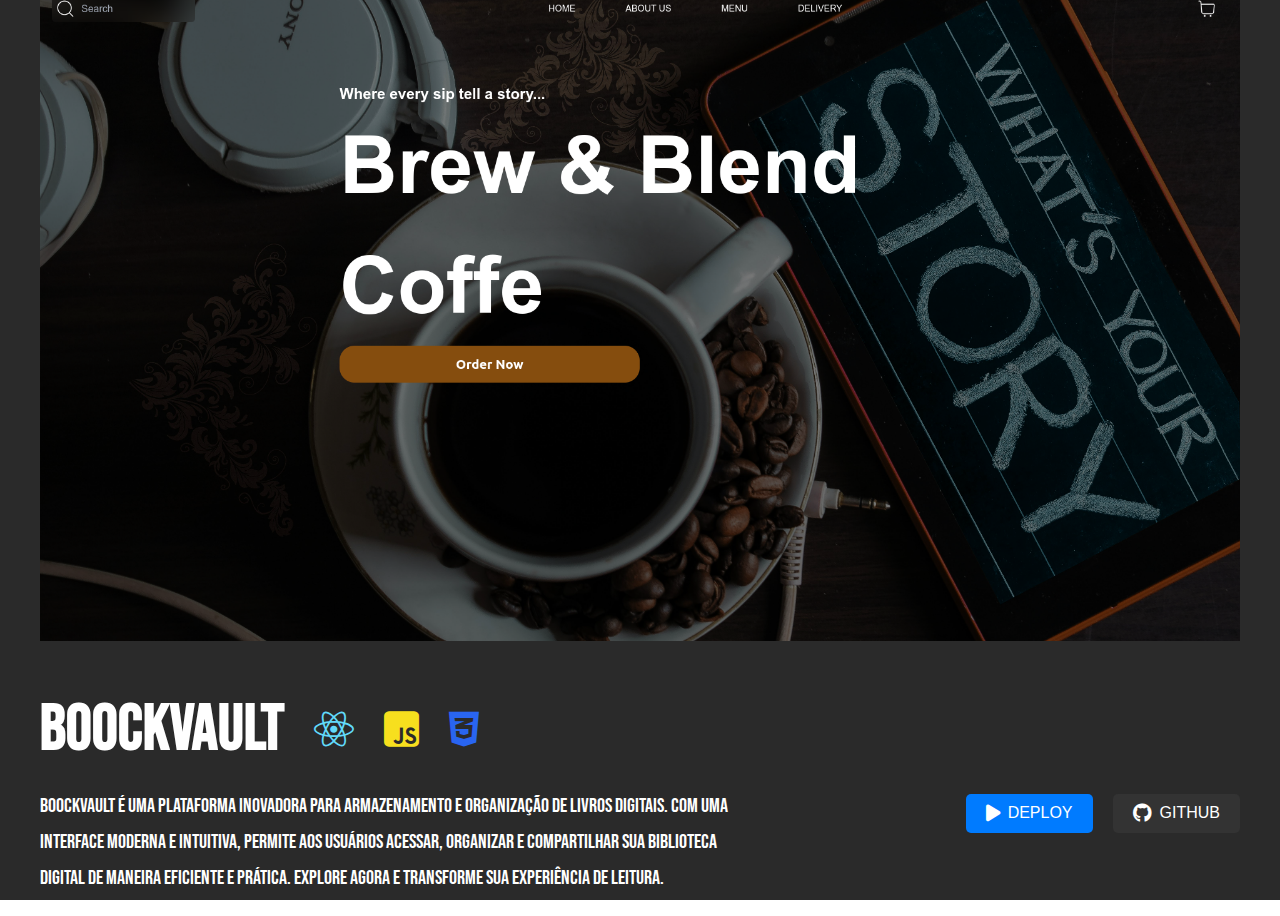
==== BoockVault.html @ addda543 "projet details" ====
<!DOCTYPE html>
<html lang="en">

<head>
    <meta charset="UTF-8">
    <meta name="viewport" content="width=device-width, initial-scale=1.0">
    <title>Gabriel Teixeira</title>
    <link rel="stylesheet" href="css/style.css">
    <link rel="stylesheet" href="https://cdnjs.cloudflare.com/ajax/libs/font-awesome/4.7.0/css/font-awesome.min.css">
    <link href="https://fonts.googleapis.com/css2?family=Bebas+Neue&display=swap" rel="stylesheet">
    <link rel="icon" href="./assets/img/logo.png" type="image/png">
    <link rel="stylesheet" href="https://cdnjs.cloudflare.com/ajax/libs/font-awesome/6.5.0/css/all.min.css">

    <style>
        body {
            margin: 0;
            font-family: 'Bebas Neue', sans-serif;
            background-color: #2a2a2a;
            color: white;
            display: flex;
            align-items: center;
            justify-content: center;
            height: 100vh;
            text-align: center;
        }

        .container {
            display: flex;
            flex-direction: column;
            align-items: center;
            justify-content: center;
            text-align: center;
            width: 100%;
            max-width: 1200px;
        }

        .header-img {
            width: 100%;
            max-width: 1200px;
            margin-top: 0;
            margin-bottom: 50px;
        }

        .main-content {
            display: flex;
            flex-direction: row;
            justify-content: space-between;
            align-items: center;
            width: 100%;
        }

        .text-container {
            display: flex;
            flex-direction: column;
            align-items: flex-start;
            max-width: 60%;
        }

        .title {
            font-size: 4rem;
            margin: 0;
        }

        .description {
            font-size: 1.25rem;
            line-height: 1.8;
            max-width: 100%;
            text-align: left;
        }

        .technologies {
            display: flex;
            gap: 30px;
            align-items: center;
            justify-content: flex-start;
            font-size: 2.5rem;
        }

        .technology-icon {
            color: #61dafb;
        }

        .technology-icon.js {
            color: #f7df1e;
        }

        .technology-icon.css {
            color: #2965f1;
        }

        .btn-container {
            display: flex;
            gap: 20px;
            margin-top: 20px;
            justify-content: center;
            align-self: center;
        }

        .btn-learn-more,
        .btn-github {
            padding: 10px 20px;
            font-size: 1rem;
            color: white;
            background-color: #007bff;
            border: none;
            border-radius: 5px;
            cursor: pointer;
            text-transform: uppercase;
            display: flex;
            align-items: center;
            gap: 8px;
            transition: background-color 0.3s ease-in-out;
        }

        .btn-learn-more i,
        .btn-github i {
            font-size: 1.2rem;
        }

        .btn-learn-more:hover {
            background-color: #0056b3;
        }

        .btn-github {
            background-color: #333;
        }

        .btn-github:hover {
            background-color: #444;
        }
    </style>
</head>

<body>
    <div class="container">
        <img src="./assets/img/coffe.png" alt="BoockVault Banner" class="header-img">

        <div class="main-content">
            <div class="text-container">
                <div class="technologies">
                    <h1 class="title">BoockVault</h1>
                    <i class="fab fa-react technology-icon" title="React"></i>
                    <i class="fab fa-js-square technology-icon js" title="JavaScript"></i>
                    <i class="fab fa-css3-alt technology-icon css" title="CSS"></i>
                </div>
                <p class="description">
                    BoockVault é uma plataforma inovadora para armazenamento e organização de livros digitais. Com uma
                    interface
                    moderna e intuitiva, permite aos usuários acessar, organizar e compartilhar sua biblioteca digital
                    de maneira
                    eficiente e prática. Explore agora e transforme sua experiência de leitura.
                </p>

            </div>
            <div class="btn-container">
                <button class="btn-learn-more" onclick="alert('Mais funcionalidades em breve!')">
                    <i class="fas fa-play"></i> Deploy
                </button>
                <button class="btn-github">
                    <i class="fab fa-github"></i> GitHub
                </button>
            </div>
        </div>
    </div>
</body>

</html>
---- css/style.css ----
body,
html {
    margin: 0;
    padding: 0;
    width: 100%;
    height: 100%;
    background-color: #FFFFFF;
    font-family: 'Bebas Neue', sans-serif;
    overflow-x: hidden;
    scroll-behavior: smooth;
    position: relative;
    scroll-behavior: smooth;
}

section {
    width: 100%;
    min-height: 100vh;
    display: flex;
    justify-content: center;
    align-items: center;
    text-align: center;
}

.overlay {
    position: absolute;
    top: 0;
    left: 0;
    width: 100%;
    height: 100%;
    background-color: #252C35;
    z-index: 3;
    transition: transform 1.5s ease-in-out;
    transform: translateY(0);
}

.overlay.animate-up {
    transform: translateY(-100%);
}

.welcome-container {
    display: flex;
    justify-content: center;
    align-items: center;
    position: relative;
    z-index: 2;
    height: 100%;
    width: 100%;
    overflow: hidden;
}

.welcome-text {
    color: #fff;
    font-size: 10em;
    letter-spacing: 0.1em;
    opacity: 1;
    display: flex;
    flex-wrap: wrap;
    justify-content: center;
    align-items: center;
    overflow: hidden;
}

.no-scroll {
    overflow: hidden;
}

.letter {
    display: inline-block;
    opacity: 0;
    transform: translateY(100%);
    transition: opacity 0.6s ease, transform 0.6s ease;
}

.letter.animate-in {
    opacity: 1;
    transform: translateY(0);
}

.letter.animate-out {
    opacity: 0;
    transform: translateY(-100%);
}

.name-top-left,
.name-top-right {
    position: absolute;
    color: #fff;
    font-size: 1.5em;
    letter-spacing: 0.1em;
    z-index: 4;
    padding: 0 4rem;
    opacity: 0;
    transform: translateY(-100%);
    transition: opacity 0.6s ease, transform 0.6s ease;
}

.name-part.animate-in {
    opacity: 1;
    transform: translateY(0);
}

.name-part.animate-out {
    opacity: 0;
    transform: translateY(-100%);
}

.name-top-left {
    bottom: 10px;
    left: 10px;
}

.name-top-right {
    bottom: 10px;
    right: 10px;
}

.name-container {
    position: absolute;
    z-index: 2;
    text-align: center;
    top: 50%;
    left: 50%;
    transform: translate(-50%, -50%);
}

.large-name {
    font-size: 25em;
    font-family: 'Pp Mori', sans-serif;
    font-weight: bold;
    color: #252C35;
    margin: 0;
}

.name-letter,
.letter {
    display: inline-block;
    opacity: 0;
    transform: translateY(100%);
    transition: opacity 0.6s ease, transform 0.6s ease;
}

.name-letter.animate-in,
.letter.animate-in {
    opacity: 1;
    transform: translateY(0);
}

@media (max-width: 1200px) {
    .welcome-text {
        font-size: 6em;
    }

    .name-top-left,
    .name-top-right {
        font-size: 2.5em;
    }

    .large-name {
        font-size: 8em;
    }
}

@media (max-width: 992px) {
    .welcome-text {
        font-size: 5em;
    }

    .name-top-left,
    .name-top-right {
        font-size: 2em;
    }

    .large-name {
        font-size: 6em;
    }
}

@media (max-width: 768px) {
    .welcome-text {
        font-size: 4em;
    }

    .name-top-left,
    .name-top-right {
        font-size: 1.5em;
    }

    .large-name {
        font-size: 4em;
    }
}

@media (max-width: 576px) {
    .welcome-text {
        font-size: 3em;
    }

    .name-top-left,
    .name-top-right {
        font-size: 1.2em;
    }

    .large-name {
        font-size: 3em;
    }
}

/* menu de navegação */
.nav-overlay {
    height: 0;
    width: 100%;
    position: fixed;
    z-index: 1;
    top: 0;
    left: 0;
    transition: height 0.5s ease, opacity 0.5s ease;
    ;
    background-color: transparent;
    overflow: hidden;
    display: flex;
}

/* Botão para fechar o menu */
.nav-overlay .closebtn {
    position: absolute;
    top: 20px;
    right: 45px;
    font-size: 60px;
    color: #fff;
    text-decoration: none;
    display: block;
    cursor: pointer;
    z-index: 1001;
}

/* Quando o menu estiver aberto */
.nav-overlay.open {
    height: 100%;
    z-index: 1000;
}

/* Metade esquerda do menu (branca) */
.overlay-left {
    width: 50%;
    background-color: white;
    display: flex;
    align-items: flex-end;
    justify-content: left;
}

.left-content {
    font-size: 20px;
    color: #333;
    margin-left: 13%;
}

/* Metade direita do menu (cinza) */
.overlay-right {
    width: 50%;
    background-color: #2c333b;
    position: relative;
    display: flex;
    justify-content: flex-end;
    align-items: center;
}

/* Cabeçalho */
.nav-overlay .header {
    position: absolute;
    top: 20px;
    right: 45px;
    color: #ffffff;
    font-size: 16px;
    font-family: 'Arial', sans-serif;
}

/* Conteúdo do menu */
.nav-overlay .overlay-content {
    position: absolute;
    right: 50px;
    top: 120px;
    display: flex;
    flex-direction: column;
    align-items: flex-end;
}

.nav-overlay .overlay-content .nav-item {
    margin: 40px 0;
    display: flex;
    align-items: center;
    justify-content: flex-start;
}

.nav-overlay .overlay-content .nav-item span {
    color: #818181;
    margin-right: 20px;
    font-size: 36px;
    display: flex;
}

.nav-overlay .overlay-content .nav-item a {
    color: #ccc;
    text-decoration: none;
    font-size: 128px;
    transition: color 0.3s ease;
}

.nav-overlay .overlay-content .nav-item a:hover {
    color: #ffffff;
}

.nav-item {
    opacity: 0;
    transform: translateY(20px);
    transition: opacity 0.5s ease, transform 0.5s ease;
}

.nav-item.animate-in {
    opacity: 1;
    transform: translateY(0);
}

.nav-item.animate-out {
    opacity: 0;
    transform: translateY(-20px);
}


/* Botão para abrir o menu ------------------------*/
.openbtn {
    font-size: 40px;
    cursor: pointer;
    color: black;
    padding: 10px 25px;
    border: none;
    position: fixed;
    top: 20px;
    right: 20px;
    z-index: 3;

}

@media (min-width: 1025px) and (max-width: 1280px) {
    .overlay-left {
        display: flex;
    }

    .overlay-right {
        width: 80%;
    }

    .nav-overlay .overlay-content {
        top: 6rem;
        display: flex;
        flex-direction: column;
        align-items: flex-end;
        padding: 0 30px;
    }

    .nav-overlay .overlay-content .nav-item a {
        font-size: 72px;
    }

    .nav-overlay .overlay-content .nav-item {
        margin-bottom: 20px;
    }
}

@media (min-width: 769px) and (max-width: 1024px) {
    .overlay-left {
        display: flex;
    }

    .overlay-right {
        width: 70%;
    }

    .nav-overlay .overlay-content {
        top: 7rem;
        display: flex;
        flex-direction: column;
        align-items: flex-end;
        padding: 0 20px;
    }

    .nav-overlay .overlay-content .nav-item a {
        font-size: 64px;
    }

    .nav-overlay .overlay-content .nav-item {
        margin-bottom: 15px;
    }
}

@media (max-width: 768px) {
    .overlay-left {
        display: none;
    }

    .overlay-right {
        width: 100%;
    }

    .nav-overlay .overlay-content {
        top: 7rem;
        display: flex;
        flex-direction: column;
        align-items: flex-start;
    }

    .nav-overlay .overlay-content .nav-item a {
        font-size: 48px;
    }

    .nav-overlay .overlay-content .nav-item {
        margin-bottom: 10px;
    }

}

.Home {
    height: 100vh;
    display: flex;
    align-items: center;
    justify-content: flex-start;
    padding-left: 5%;
    position: relative;
    margin: 0;
    padding: 0;
}



/* Seleção de wroks  -------------------------------------- */
.selectedwork {
    background-color: #252525;
    color: #ffffff;
    text-align: center;
    width: 100%;
    border-top-left-radius: 150px;
    border-top-right-radius: 150px;
    padding: 3.5rem 0;
    display: flex;
    flex-direction: column;
    align-items: center;
    gap: 0.5em; 
}

.text-line {
    font-size: 15em;
    font-weight: bold;
    width: 90%;
}

.text-left {
    text-align: left;

    padding-left: 2rem;
}

.text-right {
    text-align: right;
    padding-right: 2rem;
}

@media (max-width: 750px) {
    .selectedwork {
        padding: 6rem 0; 
        border-top-left-radius: 100px; 
        border-top-right-radius: 100px;
    }

    .text-line {
        font-size: 4em; 
        width: 80%; 
    }

    .text-left, .text-right {
        padding-left: 1rem;
        padding-right: 1rem;
    }
}

@media (min-width: 751px) and (max-width: 1024px) {
    .selectedwork {
        padding: 5rem 0; 
        border-top-left-radius: 120px; 
        border-top-right-radius: 120px;
    }

    .text-line {
        font-size: 7em; 
        width: 85%; 
    }

    .text-left {
        text-align: left;
        padding-left: 1.5rem; 
    }

    .text-right {
        text-align: right;
        padding-right: 1.5rem;
    }
}
/* 

---- works ---- */

#works {
    display: flex;
    flex-direction: column;
    align-items: center;
    width: 100%;
    color: white;
    font-family: 'Helvetica', sans-serif;
    position: relative;
    padding: 50px;
    box-sizing: border-box;
}

.works-project1 {
    background-color: #5d5d5d;
}

.works-project2 {
    background-color: #343a40;
}

.works-project3 {
    background-color: #1f2833;
}

.works-project4 {
    background-color: #b05252;
}

.works-project5 {
    background-color: #0f4c75;
    min-height: 110vh;
}

.info-section {
    width: 100%;
    min-height: calc(100vh - 100px);
    display: flex;
    justify-content: space-between;
    align-items: flex-start;
    padding: 0;
    position: relative;
    color: #fff;
}

.project-details {
    position: absolute;
    left: 100px;
    bottom: 100px;
    text-align: left;
}

.info-section p {
    font-size: 1vw;
    margin-bottom: 20px;
    font-weight: bold;
}

.info-section h1 {
    font-size: 12vw;
    margin: 0;
    font-weight: bold;
}

.project-preview {
    position: absolute;
    right: 100px;
    bottom: 100px;
}

.project-preview video,
.project-preview img {
    width: 100%;
    height: auto;
    max-width: 700px;
    opacity: 0;
    transform: translateY(100px);
    transition: opacity 1s ease, transform 1s ease;
}

.project-preview video.animate-in,
.project-preview img.animate-in {
    opacity: 1;
    transform: translateY(0);
}

.project-preview img.animate-out,
.project-preview video.animate-out {
    opacity: 0;
    transform: translateY(100px);
}

.fragile-effect {
    opacity: 1;
    border: 8px solid rgba(255, 255, 255, 0.187);
    border-radius: 10px;
    backdrop-filter: blur(10px);
}

.nav-link {
    color: #ffffff;
    text-decoration: none;
}

.nav-link:hover {
    color: #0f4c75; 
    text-decoration: underline; 
    transition: color 0.3s ease; 
}

.discover-btn {
    display: none;
    padding: 10px 20px;
    background-color: #ffffff;
    color: #0f4c75;
    border: none;
    border-radius: 5px;
    text-decoration: none;
    font-size: 1.2vw;
    font-weight: bold;
    transition: background-color 0.3s ease, color 0.3s ease;
}

.discover-btn:hover {
    background-color: #0f4c75;
    color: #ffffff;
}

.project-preview video {
    width: 100%;
    height: auto;
    max-width: 700px;
    opacity: 1;
    transform: translateY(0);
    transition: opacity 1s ease, transform 1s ease;
}

.info-section p {
    margin: 0; 
}

.info-section h1 {
    margin: -1%; 
}





@media (max-width: 1200px) {
    .project-details h1 {
        font-size: 8vw;
    }

    .project-details p {
        font-size: 2vw;
    }

    .project-preview img {
        max-width: 550px;
    }

    .project-preview video {
        max-width: 550px;
    }
}

@media (max-width: 992px) {
    .info-section {
        display: flex;
        flex-direction: column;
        justify-content: center;
        align-items: center;
        padding: 20px;
        text-align: center;
    }

    .project-preview {
        position: static;
        margin-bottom: 20px;
    }

    .project-details {
        position: static;
        margin-bottom: 40px;
        text-align: center;
        order: 2;
    }

    .project-details h1 {
        font-size: 7vw;
    }

    .project-details p {
        font-size: 1.8vw;
        margin-bottom: 30px;
    }

    .project-preview img,
    .project-preview video {
        max-width: 500px;
    }

    .discover-btn {
        display: inline-block;
        font-size: 1.5vw;
        margin-top: 20px;
    }
}

@media (max-width: 768px) {
    .project-details h1 {
        font-size: 10vw;
        margin-top: 10%;
    }

    .project-details p {
        font-size: 3.5vw;
        margin-bottom: 25px;
    }

    .project-preview img,
    .project-preview video {
        max-width: 450px;
    }

    .discover-btn {
        font-size: 3.5vw;
        margin-top: 5%;
        padding: 12px 25px;
    }
}

/* 
Contacos seção */
#contact {
    background-color: hwb(214 15% 79%);
    color: #f8f9fa;
    padding: 10px 0;
    display: flex;
    flex-direction: column;
    align-items: center;
    min-height: 80vh;
    border-radius: 100px 100px 0 0;
    position: relative;
    z-index: 1;
    margin-top: -100px;
}


.contact-container {
    display: flex;
    justify-content: space-between;
    width: 100%;
    max-width: 1800px;
    margin-top: 7rem;
}

.nav-links,
.social-links,
.legal-links {
    flex: 1;
    margin: 0 40px;
}

.nav-links h2,
.social-links h2,
.legal-links h2 {
    font-family: 'Bebas Neue', sans-serif;
    font-size: 2em;
    color: #ccc;
    margin-bottom: 30px;
    text-transform: uppercase;
    letter-spacing: 0.05em;
}

.nav-links ul,
.social-links ul,
.legal-links ul {
    list-style: none;
    padding: 0;
}

.nav-links li,
.social-links li,
.legal-links li {
    margin: 15px 0;
}

.nav-links a,
.social-links a,
.legal-links a {
    text-decoration: none;
    color: #f8f9fa;
    font-size: 1.2em;
    letter-spacing: 0.07em;
    transition: color 0.3s ease;
    text-align: center;
}

.nav-links a:hover,
.social-links a:hover,
.legal-links a:hover {
    color: #007bff;
}

.back-to-top {
    margin-top: 30px;
    font-size: 1.5em;
    text-align: center;
    margin-right: 40px;
}

.btn-back {
    color: #f8f9fa;
    cursor: pointer;
    font-size: 1.5em;
    font-family: 'Bebas Neue', sans-serif;
    letter-spacing: 0.1em;
}

.btn-back:hover {
    color: #007bff;
}

.contact-info {
    text-align: center;
    margin-top: 150px;
}

.contact-title {
    font-family: 'Bebas Neue', sans-serif;
    font-size: 22vw;
    color: #f8f9fa;
    margin: 0;
}

/* Responsividade */
@media (max-width: 1000px) {
    .contact-container {
        flex-direction: column;
        align-items: center;
    }

    .nav-links,
    .social-links,
    .legal-links {
        margin: 20px 0;
        width: 100%;
        text-align: center;
    }

    .nav-links h2,
    .social-links h2,
    .legal-links h2 {
        font-size: 2em;
    }

    .nav-links a,
    .social-links a,
    .legal-links a {
        font-size: 1.1em;
    }

    .btn-back {
        margin-top: 20px;
        font-size: 1.2em;
        display: inline-block;
        text-align: center;
    }

    .contact-title {
        font-size: 20vw;
    }

    .back-to-top {
        display: none;
    }

    @media (max-width: 760px) {
        .contact-info {
            margin-top: 20px;
        }
    
        .contact-title {
            font-size: 16vw; 
            margin: 0;
        }
    
        .back-to-top {
            margin-top: 10px; 
        }
    }
    
    

}
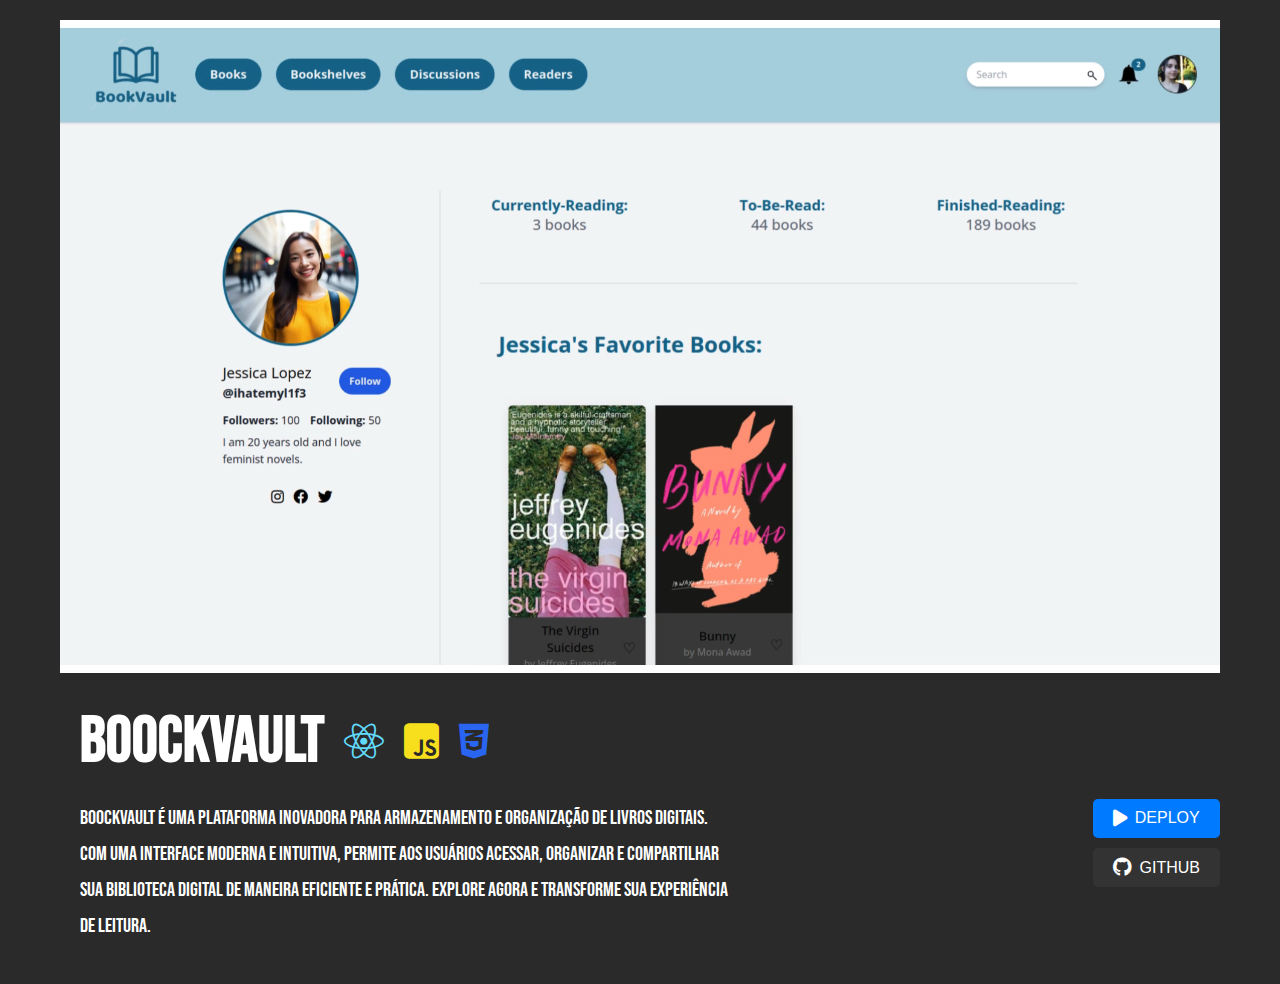
==== commit bdccafba: "fix bug" ====
--- a/BoockVault.html
+++ b/BoockVault.html
@@ -5,136 +5,19 @@
     <meta charset="UTF-8">
     <meta name="viewport" content="width=device-width, initial-scale=1.0">
     <title>Gabriel Teixeira</title>
-    <link rel="stylesheet" href="css/style.css">
+    <link rel="stylesheet" href="css/css_proj.css">
     <link rel="stylesheet" href="https://cdnjs.cloudflare.com/ajax/libs/font-awesome/4.7.0/css/font-awesome.min.css">
     <link href="https://fonts.googleapis.com/css2?family=Bebas+Neue&display=swap" rel="stylesheet">
     <link rel="icon" href="./assets/img/logo.png" type="image/png">
     <link rel="stylesheet" href="https://cdnjs.cloudflare.com/ajax/libs/font-awesome/6.5.0/css/all.min.css">
-
-    <style>
-        body {
-            margin: 0;
-            font-family: 'Bebas Neue', sans-serif;
-            background-color: #2a2a2a;
-            color: white;
-            display: flex;
-            align-items: center;
-            justify-content: center;
-            height: 100vh;
-            text-align: center;
-        }
-
-        .container {
-            display: flex;
-            flex-direction: column;
-            align-items: center;
-            justify-content: center;
-            text-align: center;
-            width: 100%;
-            max-width: 1200px;
-        }
-
-        .header-img {
-            width: 100%;
-            max-width: 1200px;
-            margin-top: 0;
-            margin-bottom: 50px;
-        }
-
-        .main-content {
-            display: flex;
-            flex-direction: row;
-            justify-content: space-between;
-            align-items: center;
-            width: 100%;
-        }
-
-        .text-container {
-            display: flex;
-            flex-direction: column;
-            align-items: flex-start;
-            max-width: 60%;
-        }
-
-        .title {
-            font-size: 4rem;
-            margin: 0;
-        }
-
-        .description {
-            font-size: 1.25rem;
-            line-height: 1.8;
-            max-width: 100%;
-            text-align: left;
-        }
-
-        .technologies {
-            display: flex;
-            gap: 30px;
-            align-items: center;
-            justify-content: flex-start;
-            font-size: 2.5rem;
-        }
-
-        .technology-icon {
-            color: #61dafb;
-        }
-
-        .technology-icon.js {
-            color: #f7df1e;
-        }
-
-        .technology-icon.css {
-            color: #2965f1;
-        }
-
-        .btn-container {
-            display: flex;
-            gap: 20px;
-            margin-top: 20px;
-            justify-content: center;
-            align-self: center;
-        }
-
-        .btn-learn-more,
-        .btn-github {
-            padding: 10px 20px;
-            font-size: 1rem;
-            color: white;
-            background-color: #007bff;
-            border: none;
-            border-radius: 5px;
-            cursor: pointer;
-            text-transform: uppercase;
-            display: flex;
-            align-items: center;
-            gap: 8px;
-            transition: background-color 0.3s ease-in-out;
-        }
-
-        .btn-learn-more i,
-        .btn-github i {
-            font-size: 1.2rem;
-        }
-
-        .btn-learn-more:hover {
-            background-color: #0056b3;
-        }
-
-        .btn-github {
-            background-color: #333;
-        }
-
-        .btn-github:hover {
-            background-color: #444;
-        }
-    </style>
 </head>
 
 <body>
     <div class="container">
-        <img src="./assets/img/coffe.png" alt="BoockVault Banner" class="header-img">
-
+        <video class="header-img" autoplay loop muted>
+            <source src="assets/video/IHC.mp4" type="video/mp4">
+            Your browser does not support the video tag.
+        </video>
         <div class="main-content">
             <div class="text-container">
                 <div class="technologies">
@@ -150,7 +33,6 @@
                     de maneira
                     eficiente e prática. Explore agora e transforme sua experiência de leitura.
                 </p>
-
             </div>
             <div class="btn-container">
                 <button class="btn-learn-more" onclick="alert('Mais funcionalidades em breve!')">
@@ -164,4 +46,4 @@
     </div>
 </body>
 
-</html>+</html>
--- a/css/css_proj.css
+++ b/css/css_proj.css
@@ -0,0 +1,178 @@
+body {
+    margin: 0;
+    font-family: 'Bebas Neue', sans-serif;
+    background-color: #2a2a2a;
+    color: white;
+    display: flex;
+    align-items: center;
+    justify-content: center;
+    min-height: 100vh;
+    text-align: center;
+    box-sizing: border-box;
+}
+
+.container {
+    display: flex;
+    flex-direction: column;
+    align-items: center;
+    justify-content: center;
+    text-align: center;
+    width: 100%;
+    max-width: 1200px;
+    padding: 20px;
+    box-sizing: border-box;
+}
+
+.header-img {
+    width: 100%;
+    max-width: 1200px;
+    margin-top: 0;
+    margin-bottom: 30px;
+}
+
+.main-content {
+    display: flex;
+    flex-direction: row;
+    justify-content: space-between;
+    align-items: center;
+    width: 100%;
+    gap: 20px;
+}
+
+.text-container {
+    display: flex;
+    flex-direction: column;
+    align-items: flex-start;
+    max-width: 60%;
+    padding: 0 20px; 
+    box-sizing: border-box;
+}
+
+.title {
+    font-size: 4rem;
+    margin: 0;
+}
+
+.description {
+    font-size: 1.25rem;
+    line-height: 1.8;
+    max-width: 100%;
+    text-align: left;
+}
+
+.technologies {
+    display: flex;
+    gap: 20px;
+    align-items: center;
+    justify-content: flex-start;
+    font-size: 2.5rem;
+}
+
+.technology-icon {
+    color: #61dafb;
+}
+
+.technology-icon.js {
+    color: #f7df1e;
+}
+
+.technology-icon.css {
+    color: #2965f1;
+}
+
+.btn-container {
+    display: flex;
+    flex-direction: column; 
+    gap: 10px;
+    margin-top: 20px;
+    justify-content: center;
+    align-self: center;
+}
+
+.btn-learn-more,
+.btn-github {
+    padding: 10px 20px;
+    font-size: 1rem;
+    color: white;
+    background-color: #007bff;
+    border: none;
+    border-radius: 5px;
+    cursor: pointer;
+    text-transform: uppercase;
+    display: flex;
+    align-items: center;
+    justify-content: center;
+    gap: 8px;
+    transition: background-color 0.3s ease-in-out;
+}
+
+.btn-learn-more i,
+.btn-github i {
+    font-size: 1.2rem;
+}
+
+.btn-learn-more:hover {
+    background-color: #0056b3;
+}
+
+.btn-github {
+    background-color: #333;
+}
+
+.btn-github:hover {
+    background-color: #444;
+}
+
+@media (max-width: 768px) {
+    .main-content {
+        flex-direction: column;
+        align-items: center;
+    }
+
+    .text-container {
+        max-width: 100%;
+        text-align: center;
+        align-items: center;
+        padding: 0 15px; 
+    }
+
+    .title {
+        font-size: 3rem; 
+    }
+
+    .description {
+        font-size: 1rem; 
+        text-align: center;
+    }
+
+    .technologies {
+        justify-content: center;
+        gap: 15px;
+        font-size: 2rem;
+    }
+}
+
+@media (max-width: 480px) {
+    .title {
+        font-size: 2rem; 
+    }
+
+    .description {
+        font-size: 0.9rem; 
+        line-height: 1.5;
+    }
+
+    .btn-learn-more,
+    .btn-github {
+        font-size: 0.9rem;
+        padding: 8px 15px;
+    }
+
+    .technologies {
+        font-size: 1.8rem;
+    }
+
+    .text-container {
+        padding: 0 10%;
+    }
+}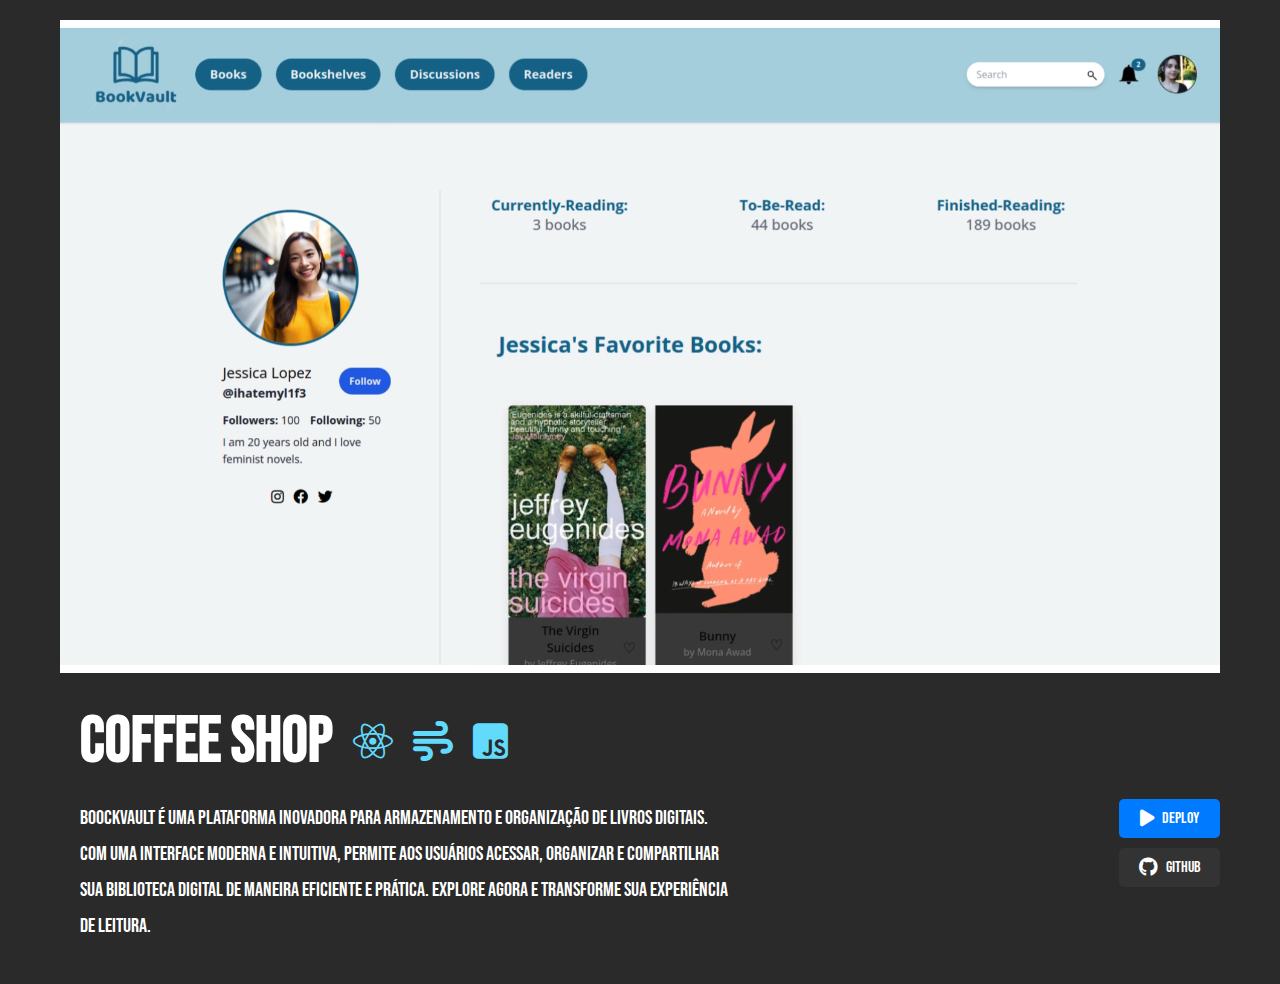
==== commit 91bc38cb: "menu e sobre mim" ====
--- a/BoockVault.html
+++ b/BoockVault.html
@@ -21,26 +21,24 @@
         <div class="main-content">
             <div class="text-container">
                 <div class="technologies">
-                    <h1 class="title">BoockVault</h1>
-                    <i class="fab fa-react technology-icon" title="React"></i>
-                    <i class="fab fa-js-square technology-icon js" title="JavaScript"></i>
-                    <i class="fab fa-css3-alt technology-icon css" title="CSS"></i>
-                </div>
+                    <h1 class="title">Coffee Shop</h1>
+                    <i class="fab fa-react technology-icon react-icon" title="React"></i>
+                    <i class="fas fa-wind technology-icon tailwind-icon" title="Tailwind CSS"></i> 
+                    <i class="fab fa-js-square technology-icon js-icon" title="TypeScript"></i>
+                </div>                
                 <p class="description">
                     BoockVault é uma plataforma inovadora para armazenamento e organização de livros digitais. Com uma
-                    interface
-                    moderna e intuitiva, permite aos usuários acessar, organizar e compartilhar sua biblioteca digital
-                    de maneira
+                    interface moderna e intuitiva, permite aos usuários acessar, organizar e compartilhar sua biblioteca digital de maneira
                     eficiente e prática. Explore agora e transforme sua experiência de leitura.
                 </p>
             </div>
             <div class="btn-container">
-                <button class="btn-learn-more" onclick="alert('Mais funcionalidades em breve!')">
+                <a class="btn-learn-more" href="https://ihc-proj.vercel.app/" target="_blank">
                     <i class="fas fa-play"></i> Deploy
-                </button>
-                <button class="btn-github">
+                </a>
+                <a class="btn-github" href="https://github.com/GabrielTeixei/IHC_proj" target="_blank">
                     <i class="fab fa-github"></i> GitHub
-                </button>
+                </a>
             </div>
         </div>
     </div>
--- a/css/css_proj.css
+++ b/css/css_proj.css
@@ -104,6 +104,7 @@
     justify-content: center;
     gap: 8px;
     transition: background-color 0.3s ease-in-out;
+    text-decoration: none;
 }
 
 .btn-learn-more i,
@@ -175,4 +176,4 @@
     .text-container {
         padding: 0 10%;
     }
-}+}
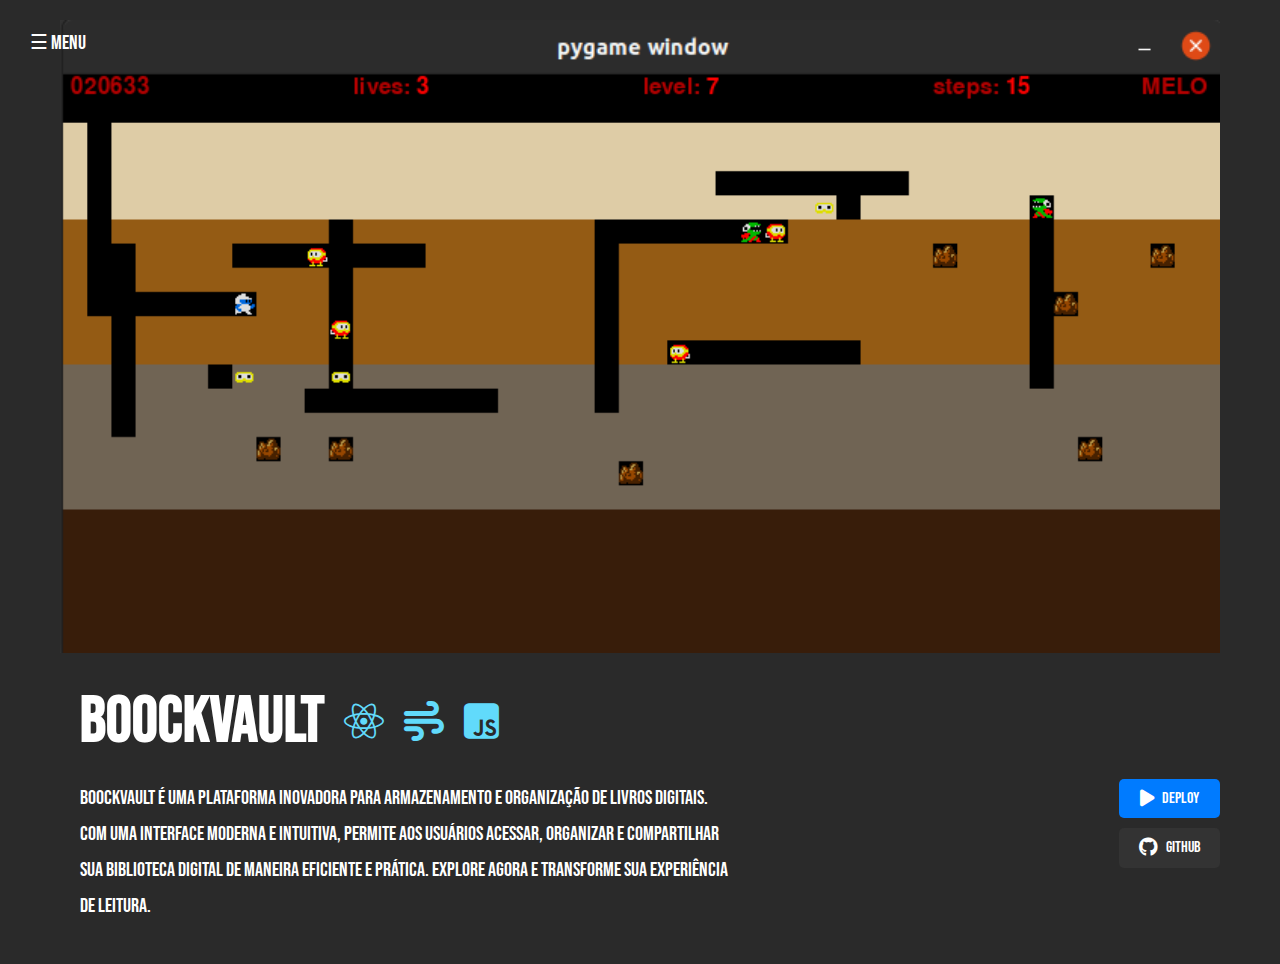
==== commit bbb99619: "fix" ====
--- a/BoockVault.html
+++ b/BoockVault.html
@@ -1,6 +1,5 @@
 <!DOCTYPE html>
 <html lang="en">
-
 <head>
     <meta charset="UTF-8">
     <meta name="viewport" content="width=device-width, initial-scale=1.0">
@@ -10,18 +9,72 @@
     <link href="https://fonts.googleapis.com/css2?family=Bebas+Neue&display=swap" rel="stylesheet">
     <link rel="icon" href="./assets/img/logo.png" type="image/png">
     <link rel="stylesheet" href="https://cdnjs.cloudflare.com/ajax/libs/font-awesome/6.5.0/css/all.min.css">
+    <style>
+        #myNav {
+            height: 100%;
+            width: 0;
+            position: fixed;
+            z-index: 1;
+            top: 0;
+            left: 0;
+            background-color: #111;
+            overflow-x: hidden;
+            transition: 0.5s;
+            padding-top: 60px;
+        }
+
+        #myNav a {
+            padding: 8px 8px 8px 32px;
+            text-decoration: none;
+            font-size: 25px;
+            color: #818181;
+            display: block;
+            transition: 0.3s;
+        }
+
+        #myNav a:hover {
+            color: #f1f1f1;
+        }
+
+        #myNav .close-btn {
+            position: absolute;
+            top: 0;
+            right: 25px;
+            font-size: 36px;
+            margin-left: 50px;
+        }
+
+        .open-btn {
+            font-size: 20px;
+            color: white;
+
+            padding: 10px;
+            cursor: pointer;
+            position: absolute;
+            top: 20px;
+            left: 20px;
+        }
+    </style>
 </head>
+<body>
+    <!-- Menu lateral -->
+    <div id="myNav" class="overlay">
+        <a href="javascript:void(0)" class="close-btn" onclick="closeNavprojeto()">&times;</a>
+        <a href="index.html#home">Home</a> 
+        <a href="index.html#about">Sobre</a>
+        <a href="index.html#works">Projetos</a>
+        <a href="index.html#contact">Contato</a>
+    </div>
+    
+    <span class="open-btn" onclick="openNavprojeto()">☰ Menu</span>
 
-<body>
-    <div class="container">
-        <video class="header-img" autoplay loop muted>
-            <source src="assets/video/IHC.mp4" type="video/mp4">
-            Your browser does not support the video tag.
-        </video>
+    <div class="container" id="home"> 
+        <img src="./assets/img/DIgDug.png" alt="DigDug Banner" class="header-img">
+
         <div class="main-content">
             <div class="text-container">
                 <div class="technologies">
-                    <h1 class="title">Coffee Shop</h1>
+                    <h1 class="title">BoockVault</h1>
                     <i class="fab fa-react technology-icon react-icon" title="React"></i>
                     <i class="fas fa-wind technology-icon tailwind-icon" title="Tailwind CSS"></i> 
                     <i class="fab fa-js-square technology-icon js-icon" title="TypeScript"></i>
@@ -42,6 +95,9 @@
             </div>
         </div>
     </div>
+
+  
+    <script src="js/script.js"></script>
 </body>
+</html>
 
-</html>
